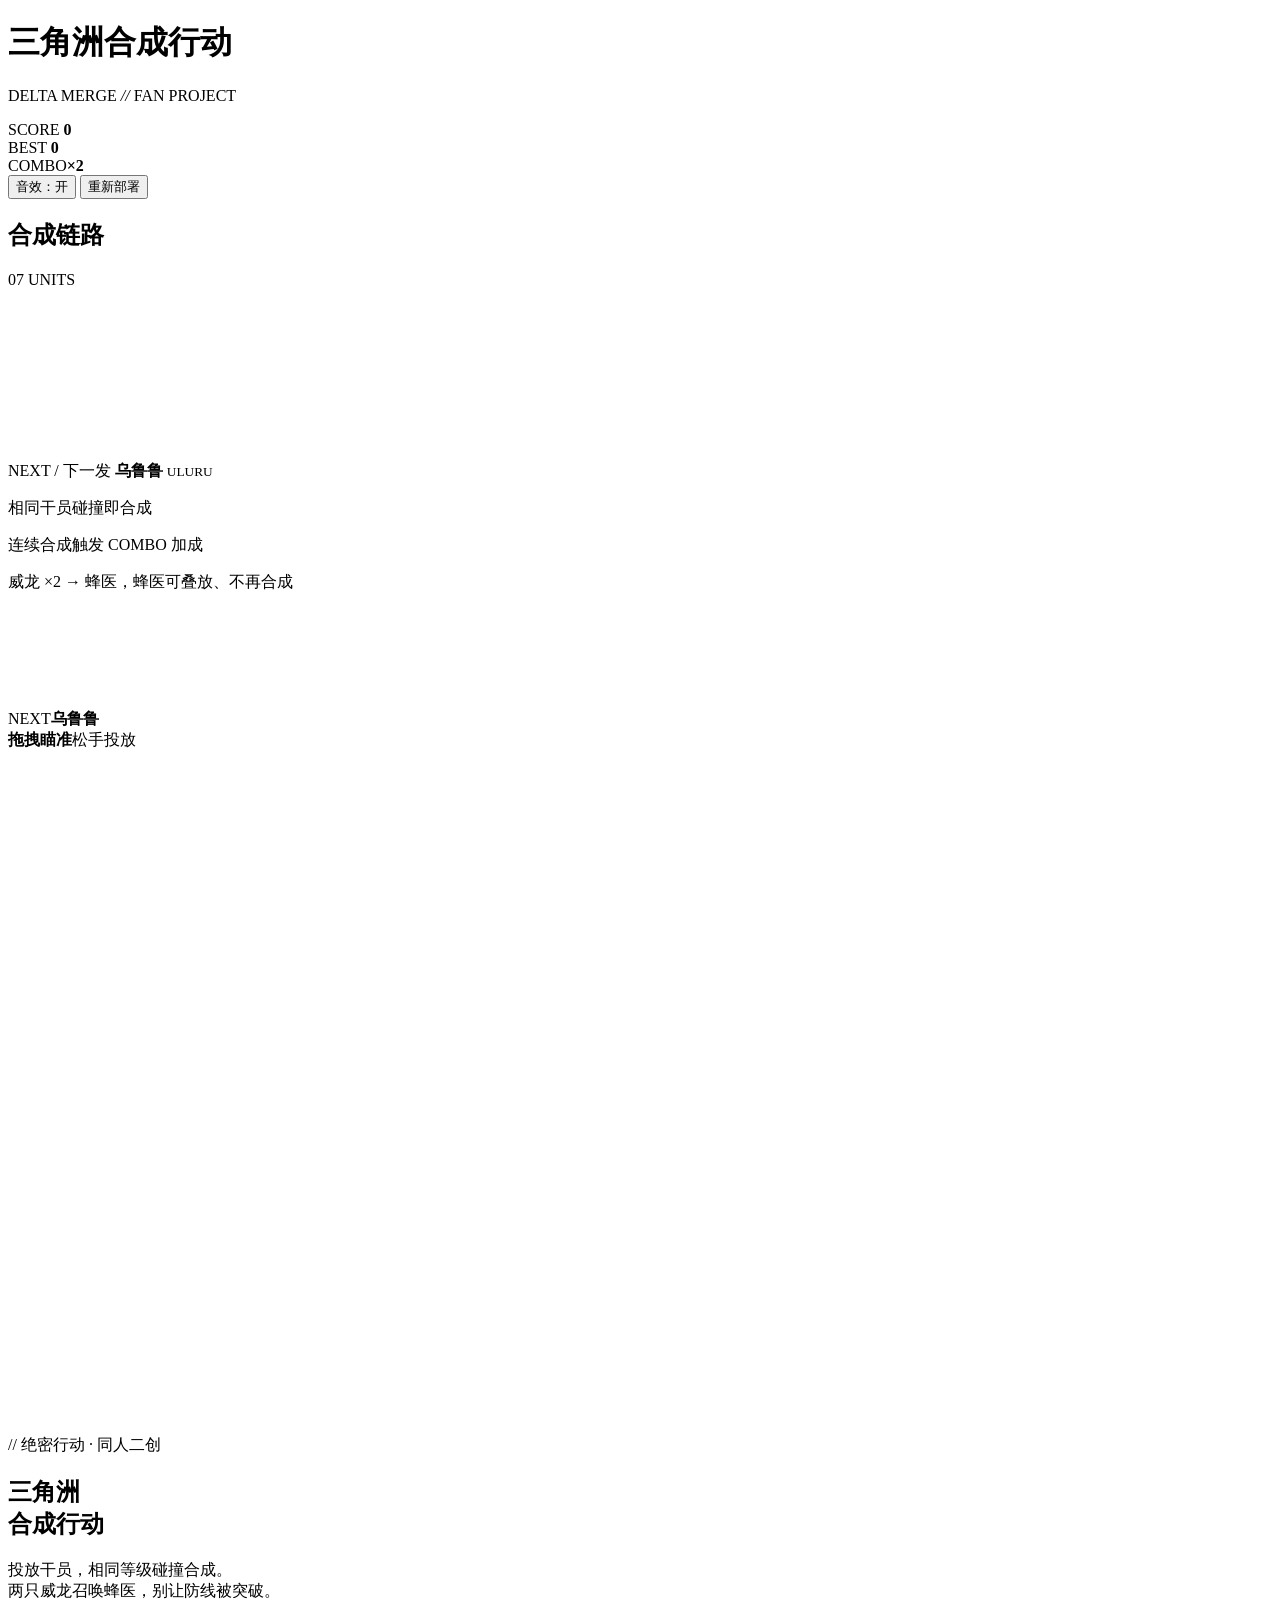
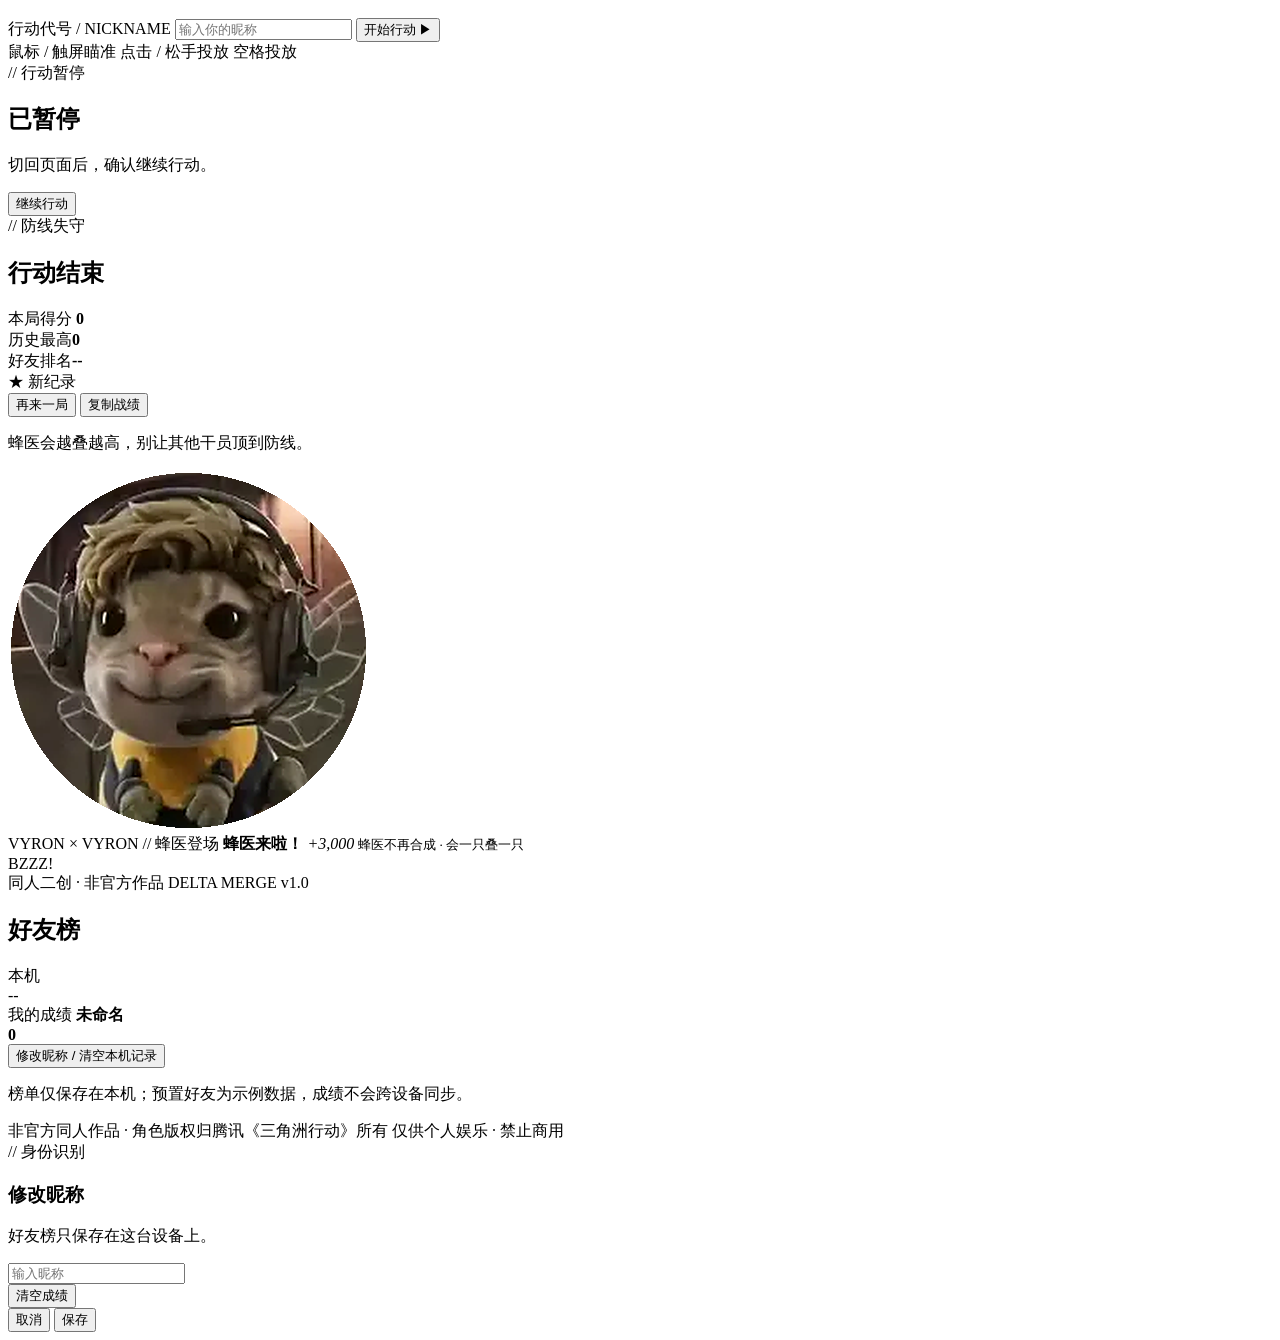
==== index.html @ ce913eb2 "add index.html" ====
<!DOCTYPE html>
<html lang="zh-CN">
<head>
<meta charset="UTF-8">
<meta name="viewport" content="width=device-width, initial-scale=1.0, maximum-scale=1.0, user-scalable=no">
<meta name="theme-color" content="#080b09">
<title>三角洲合成行动 · DELTA MERGE</title>
<link rel="stylesheet" href="styles.css">
</head>
<body>
<div class="app">
  <header class="topbar">
    <div class="brand">
      <div class="brand-mark" aria-hidden="true"><span></span></div>
      <div class="brand-text">
        <h1>三角洲合成行动</h1>
        <p>DELTA MERGE <i>//</i> FAN PROJECT</p>
      </div>
    </div>

    <div class="hud" aria-live="polite">
      <div class="hud-item score">
        <span>SCORE</span>
        <strong id="score">0</strong>
      </div>
      <div class="hud-item">
        <span>BEST</span>
        <strong id="best">0</strong>
      </div>
      <div class="combo-chip" id="comboChip"><span>COMBO</span><b>×2</b></div>
    </div>

    <div class="actions">
      <button class="icon-btn" id="soundBtn" type="button" aria-label="切换音效">音效：开</button>
      <button class="btn small ghost" id="restartBtn" type="button" aria-label="重新部署">重新部署</button>
    </div>
  </header>

  <main class="layout">
    <aside class="panel ladder-panel">
      <div class="panel-head">
        <h2>合成链路</h2>
        <span class="tag">07 UNITS</span>
      </div>
      <div class="ladder" id="ladder"></div>

      <div class="next-box">
        <canvas id="nextCanvas" width="168" height="168" aria-label="下一个干员"></canvas>
        <div class="next-meta">
          <span class="label">NEXT / 下一发</span>
          <strong id="nextName">乌鲁鲁</strong>
          <small id="nextCode">ULURU</small>
        </div>
      </div>

      <div class="tips">
        <p><i></i>相同干员碰撞即合成</p>
        <p><i></i>连续合成触发 COMBO 加成</p>
        <p><i></i>威龙 ×2 → 蜂医，蜂医可叠放、不再合成</p>
      </div>
    </aside>

    <section class="stage">
      <div class="stage-top">
        <div class="next-mini">
          <canvas id="nextCanvasMini" width="96" height="96" aria-hidden="true"></canvas>
          <div><span>NEXT</span><strong id="nextNameMini">乌鲁鲁</strong></div>
        </div>
        <div class="stage-hint"><b>拖拽瞄准</b><span>松手投放</span></div>
      </div>

      <div class="board-shell" id="boardShell">
        <canvas id="gameCanvas" width="460" height="680" aria-label="三角洲合成行动游戏区域"></canvas>

        <div class="overlay" id="startOverlay">
          <div class="start-card">
            <div class="kicker">// 绝密行动 · 同人二创</div>
            <h2>三角洲<br><span>合成行动</span></h2>
            <p>投放干员，相同等级碰撞合成。<br>两只威龙召唤蜂医，别让防线被突破。</p>
            <label class="name-field">
              <span>行动代号 / NICKNAME</span>
              <input id="playerName" maxlength="12" placeholder="输入你的昵称" autocomplete="off" spellcheck="false">
            </label>
            <button class="btn primary" id="startBtn" type="button">开始行动 <span class="play-tri">▶</span></button>
            <div class="start-meta">
              <span>鼠标 / 触屏瞄准</span>
              <span>点击 / 松手投放</span>
              <span>空格投放</span>
            </div>
          </div>
        </div>

        <div class="overlay hidden" id="pauseOverlay">
          <div class="start-card compact">
            <div class="kicker">// 行动暂停</div>
            <h2>已暂停</h2>
            <p>切回页面后，确认继续行动。</p>
            <button class="btn primary" id="resumeBtn" type="button">继续行动</button>
          </div>
        </div>

        <div class="overlay hidden" id="gameOverOverlay">
          <div class="over-card">
            <div class="kicker danger">// 防线失守</div>
            <h2>行动结束</h2>
            <div class="final-score">
              <span>本局得分</span>
              <strong id="finalScore">0</strong>
            </div>
            <div class="final-stats">
              <div><span>历史最高</span><b id="finalBest">0</b></div>
              <div><span>好友排名</span><b id="finalRank">--</b></div>
            </div>
            <div class="new-record hidden" id="newRecord">★ 新纪录</div>
            <div class="over-actions">
              <button class="btn primary" id="againBtn" type="button">再来一局</button>
              <button class="btn ghost" id="shareBtn" type="button">复制战绩</button>
            </div>
            <p class="over-note">蜂医会越叠越高，别让其他干员顶到防线。</p>
          </div>
        </div>

        <div class="meme-layer hidden" id="memeLayer" aria-hidden="true">
          <div class="meme-sunburst" aria-hidden="true"></div>
          <div class="meme-speedlines" aria-hidden="true"></div>
          <div class="meme-stamp">
            <div class="meme-portrait">
              <img id="memeImg" src="assets/characters/fengyi.png" alt="蜂医">
            </div>
            <div class="meme-copy">
              <span class="meme-kicker">VYRON × VYRON // 蜂医登场</span>
              <strong>蜂医来啦！</strong>
              <em id="memePoints">+3,000</em>
              <small>蜂医不再合成 · 会一只叠一只</small>
            </div>
          </div>
          <div class="meme-burst-text" aria-hidden="true">BZZZ!</div>
        </div>

        <div class="scanlines" aria-hidden="true"></div>
        <div class="corner tl" aria-hidden="true"></div>
        <div class="corner tr" aria-hidden="true"></div>
        <div class="corner bl" aria-hidden="true"></div>
        <div class="corner br" aria-hidden="true"></div>
      </div>

      <div class="stage-foot">
        <span>同人二创 · 非官方作品</span>
        <span>DELTA MERGE v1.0</span>
      </div>
    </section>

    <aside class="panel rank-panel">
      <div class="panel-head">
        <h2>好友榜</h2>
        <span class="tag local">本机</span>
      </div>
      <div class="rank-list" id="rankList"></div>

      <div class="my-card">
        <span class="my-rank" id="myRank">--</span>
        <div class="my-meta">
          <span>我的成绩</span>
          <strong id="myName">未命名</strong>
        </div>
        <b id="myScore">0</b>
      </div>

      <button class="text-btn" id="editNameBtn" type="button">修改昵称 / 清空本机记录</button>
      <p class="rank-note">榜单仅保存在本机；预置好友为示例数据，成绩不会跨设备同步。</p>
    </aside>
  </main>

  <footer class="footer">
    <span>非官方同人作品 · 角色版权归腾讯《三角洲行动》所有</span>
    <span>仅供个人娱乐 · 禁止商用</span>
  </footer>
</div>

<div class="modal hidden" id="nameModal" role="dialog" aria-modal="true" aria-labelledby="nameModalTitle">
  <div class="modal-card">
    <div class="kicker">// 身份识别</div>
    <h3 id="nameModalTitle">修改昵称</h3>
    <p>好友榜只保存在这台设备上。</p>
    <input id="modalNameInput" maxlength="12" placeholder="输入昵称" autocomplete="off" spellcheck="false">
    <div class="modal-actions">
      <button class="btn small danger-ghost" id="modalClearBtn" type="button">清空成绩</button>
      <div class="modal-right">
        <button class="btn small ghost" id="modalCancelBtn" type="button">取消</button>
        <button class="btn small primary" id="modalSaveBtn" type="button">保存</button>
      </div>
    </div>
  </div>
</div>

<div class="toast" id="toast" role="status"></div>

<script src="vendor/matter.min.js"></script>
<script src="js/leaderboard.js"></script>
<script src="js/game.js"></script>
</body>
</html>
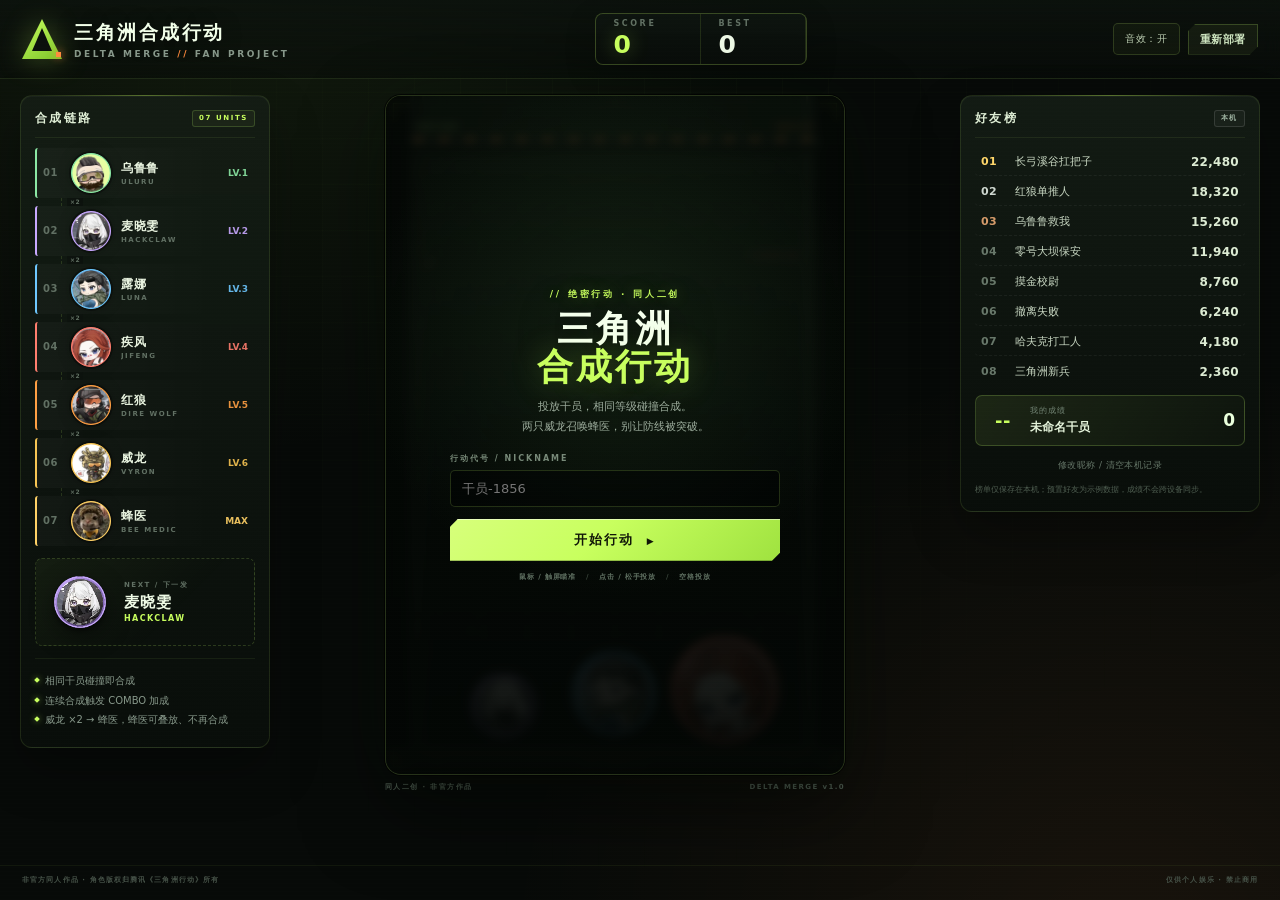
==== commit 89252d2e: "update index.html" ====
--- a/index.html
+++ b/index.html
@@ -197,6 +197,6 @@
 
 <script src="vendor/matter.min.js"></script>
 <script src="js/leaderboard.js"></script>
-<script src="js/game.js"></script>
+<script src="js/game.js?v=2"></script>
 </body>
 </html>
--- a/styles.css
+++ b/styles.css
@@ -0,0 +1,1392 @@
+:root {
+  --bg: #070a08;
+  --bg-2: #0b100c;
+  --panel: #101711;
+  --panel-2: #0b110d;
+  --line: rgba(196, 255, 110, 0.13);
+  --line-strong: rgba(196, 255, 110, 0.28);
+  --acid: #c8ff5e;
+  --acid-2: #91d93f;
+  --orange: #ff8a3d;
+  --red: #ff5656;
+  --cyan: #5fd8ff;
+  --text: #eaf3e4;
+  --muted: #87988a;
+  --muted-2: #617063;
+  --font-cn: "Microsoft YaHei", "PingFang SC", "Noto Sans SC", system-ui, sans-serif;
+  --font-num: "Bahnschrift", "DIN Alternate", "Arial Narrow", var(--font-cn);
+}
+
+* { box-sizing: border-box; }
+
+html {
+  min-height: 100%;
+  -webkit-text-size-adjust: 100%;
+  text-size-adjust: 100%;
+}
+
+body {
+  margin: 0;
+  min-height: 100vh;
+  min-height: 100svh;
+  background:
+    radial-gradient(circle at 18% -10%, rgba(130, 200, 70, 0.1), transparent 38%),
+    radial-gradient(circle at 88% 108%, rgba(255, 138, 61, 0.07), transparent 42%),
+    var(--bg);
+  color: var(--text);
+  font-family: var(--font-cn);
+  -webkit-font-smoothing: antialiased;
+  overflow-x: hidden;
+  overscroll-behavior-y: contain;
+}
+
+body::before {
+  content: "";
+  position: fixed;
+  inset: 0;
+  pointer-events: none;
+  background-image:
+    linear-gradient(rgba(196, 255, 110, 0.025) 1px, transparent 1px),
+    linear-gradient(90deg, rgba(196, 255, 110, 0.025) 1px, transparent 1px);
+  background-size: 46px 46px;
+  mask-image: radial-gradient(circle at 50% 20%, #000 0%, transparent 78%);
+  z-index: 0;
+}
+
+body::after {
+  content: "";
+  position: fixed;
+  inset: 0;
+  pointer-events: none;
+  background: repeating-linear-gradient(
+    0deg,
+    rgba(255, 255, 255, 0.014) 0,
+    rgba(255, 255, 255, 0.014) 1px,
+    transparent 1px,
+    transparent 4px
+  );
+  z-index: 100;
+  opacity: 0.5;
+}
+
+button, input { font: inherit; }
+button {
+  color: inherit;
+  touch-action: manipulation;
+  -webkit-tap-highlight-color: transparent;
+}
+.hidden { display: none !important; }
+
+.app {
+  position: relative;
+  z-index: 1;
+  min-height: 100vh;
+  min-height: 100svh;
+  display: flex;
+  flex-direction: column;
+}
+
+/* ---------------- topbar ---------------- */
+
+.topbar {
+  width: 100%;
+  max-width: 1340px;
+  margin: 0 auto;
+  padding: 13px 22px;
+  display: flex;
+  align-items: center;
+  justify-content: space-between;
+  gap: 18px;
+  border-bottom: 1px solid rgba(196, 255, 110, 0.1);
+  background: linear-gradient(180deg, rgba(12, 18, 13, 0.9), rgba(8, 12, 9, 0.55));
+  backdrop-filter: blur(10px);
+}
+
+.brand {
+  display: flex;
+  align-items: center;
+  gap: 12px;
+  min-width: 0;
+}
+
+.brand-mark {
+  position: relative;
+  width: 40px;
+  height: 40px;
+  flex: 0 0 auto;
+  filter: drop-shadow(0 0 14px rgba(200, 255, 94, 0.28));
+}
+
+.brand-mark::before {
+  content: "";
+  position: absolute;
+  inset: 0;
+  background: linear-gradient(145deg, var(--acid), #7cc229);
+  clip-path: polygon(50% 0, 100% 100%, 0 100%);
+}
+
+.brand-mark::after {
+  content: "";
+  position: absolute;
+  inset: 9px 10px 8px;
+  background: var(--bg-2);
+  clip-path: polygon(50% 0, 100% 100%, 0 100%);
+}
+
+.brand-mark span {
+  position: absolute;
+  width: 5px;
+  height: 5px;
+  right: 1px;
+  bottom: 2px;
+  background: var(--orange);
+  box-shadow: 0 0 8px var(--orange);
+  z-index: 2;
+}
+
+.brand-text h1 {
+  margin: 0;
+  font-size: 19px;
+  font-weight: 800;
+  letter-spacing: 2.5px;
+  white-space: nowrap;
+  color: #f2ffe9;
+  text-shadow: 0 2px 18px rgba(0, 0, 0, 0.6);
+}
+
+.brand-text p {
+  margin: 4px 0 0;
+  font: 600 9px/1 var(--font-num);
+  letter-spacing: 2.6px;
+  color: var(--muted);
+  white-space: nowrap;
+}
+
+.brand-text p i { color: var(--orange); font-style: normal; }
+
+.hud {
+  display: flex;
+  align-items: stretch;
+  gap: 1px;
+  border: 1px solid var(--line);
+  background: var(--line);
+  border-radius: 8px;
+  overflow: hidden;
+  box-shadow: 0 10px 30px rgba(0, 0, 0, 0.22);
+}
+
+.hud-item {
+  min-width: 104px;
+  padding: 6px 17px 7px;
+  background: linear-gradient(180deg, #0d140f, #090d0a);
+}
+
+.hud-item span {
+  display: block;
+  font: 600 8px/1 var(--font-num);
+  letter-spacing: 2.6px;
+  color: var(--muted-2);
+}
+
+.hud-item strong {
+  display: block;
+  margin-top: 4px;
+  font: 700 25px/1 var(--font-num);
+  font-variant-numeric: tabular-nums;
+  letter-spacing: 0.5px;
+  color: #eef9e6;
+}
+
+.hud-item.score strong {
+  color: var(--acid);
+  text-shadow: 0 0 20px rgba(200, 255, 94, 0.32);
+}
+
+.hud-item.score strong.pop { animation: scorePop 0.22s ease-out; }
+
+.combo-chip {
+  width: 0;
+  padding: 0;
+  overflow: hidden;
+  opacity: 0;
+  display: flex;
+  flex-direction: column;
+  justify-content: center;
+  align-items: center;
+  background: linear-gradient(135deg, #ff9d4d, #ff4d4d);
+  color: #1a0c04;
+  transition: opacity 0.18s, width 0.18s, padding 0.18s;
+}
+
+.combo-chip.active {
+  width: 86px;
+  padding: 0 10px;
+  opacity: 1;
+}
+
+.combo-chip span {
+  font: 800 8px/1 var(--font-num);
+  letter-spacing: 2px;
+  color: rgba(26, 12, 4, 0.66);
+}
+
+.combo-chip b {
+  font: 900 20px/1.1 var(--font-num);
+  letter-spacing: 0.5px;
+}
+
+.combo-chip.pop { animation: comboPop 0.3s cubic-bezier(0.2, 1.6, 0.4, 1); }
+
+.actions {
+  display: flex;
+  align-items: center;
+  gap: 8px;
+  flex: 0 0 auto;
+}
+
+/* ---------------- buttons ---------------- */
+
+.btn {
+  --btn-bg: #111a12;
+  --btn-fg: var(--text);
+  appearance: none;
+  border: 0;
+  background: var(--btn-bg);
+  color: var(--btn-fg);
+  padding: 10px 18px;
+  font-size: 12px;
+  font-weight: 700;
+  letter-spacing: 1px;
+  cursor: pointer;
+  clip-path: polygon(8px 0, 100% 0, 100% calc(100% - 8px), calc(100% - 8px) 100%, 0 100%, 0 8px);
+  transition: transform 0.15s, background 0.15s, box-shadow 0.15s, color 0.15s;
+  user-select: none;
+}
+
+.btn:hover { transform: translateY(-1px); }
+.btn:active { transform: translateY(1px); }
+
+.btn.primary {
+  background: linear-gradient(135deg, #d7ff7b, var(--acid) 45%, #9fe23f);
+  color: #101607;
+  box-shadow: 0 8px 26px rgba(160, 230, 62, 0.16), inset 0 1px rgba(255, 255, 255, 0.5);
+}
+
+.btn.primary:hover {
+  background: linear-gradient(135deg, #e4ffa8, #d2ff70 45%, #adf04c);
+  box-shadow: 0 10px 32px rgba(160, 230, 62, 0.24);
+}
+
+.btn.ghost {
+  background: rgba(196, 255, 110, 0.055);
+  color: #cfe6c1;
+  box-shadow: inset 0 0 0 1px rgba(196, 255, 110, 0.2);
+}
+
+.btn.ghost:hover { background: rgba(196, 255, 110, 0.1); }
+
+.btn.small { padding: 8px 12px; font-size: 11px; letter-spacing: 0.6px; }
+
+.btn.danger-ghost {
+  background: rgba(255, 86, 86, 0.06);
+  color: #ff9c9c;
+  box-shadow: inset 0 0 0 1px rgba(255, 86, 86, 0.2);
+}
+
+.icon-btn {
+  appearance: none;
+  border: 1px solid rgba(196, 255, 110, 0.16);
+  background: rgba(196, 255, 110, 0.04);
+  color: #b8c9ae;
+  border-radius: 5px;
+  padding: 8px 11px;
+  font-size: 10px;
+  letter-spacing: 0.6px;
+  cursor: pointer;
+  transition: background 0.15s, color 0.15s, border-color 0.15s;
+  white-space: nowrap;
+}
+
+.icon-btn:hover { background: rgba(196, 255, 110, 0.09); color: var(--text); border-color: var(--line-strong); }
+.icon-btn.muted { color: var(--muted-2); }
+
+/* ---------------- layout ---------------- */
+
+.layout {
+  width: 100%;
+  max-width: 1320px;
+  margin: 16px auto 0;
+  padding: 0 20px;
+  display: grid;
+  grid-template-columns: 250px minmax(0, 1fr) 300px;
+  gap: 16px;
+  align-items: start;
+  flex: 1;
+}
+
+/* ---------------- panels ---------------- */
+
+.panel {
+  position: relative;
+  padding: 14px;
+  border: 1px solid rgba(196, 255, 110, 0.11);
+  border-radius: 12px;
+  background:
+    linear-gradient(180deg, rgba(20, 29, 21, 0.92), rgba(9, 14, 10, 0.96)),
+    repeating-linear-gradient(0deg, transparent 0, transparent 3px, rgba(255, 255, 255, 0.012) 3px, rgba(255, 255, 255, 0.012) 4px);
+  box-shadow: 0 22px 50px rgba(0, 0, 0, 0.3), inset 0 1px rgba(255, 255, 255, 0.035);
+}
+
+.panel::after {
+  content: "";
+  position: absolute;
+  top: -1px;
+  left: 16px;
+  right: 16px;
+  height: 1px;
+  background: linear-gradient(90deg, transparent, rgba(200, 255, 94, 0.6), transparent);
+  opacity: 0.55;
+}
+
+.panel-head {
+  display: flex;
+  align-items: center;
+  justify-content: space-between;
+  gap: 8px;
+  padding-bottom: 10px;
+  margin-bottom: 10px;
+  border-bottom: 1px solid rgba(196, 255, 110, 0.08);
+}
+
+.panel-head h2 {
+  margin: 0;
+  font-size: 12px;
+  font-weight: 800;
+  letter-spacing: 2.4px;
+  color: #dfeed5;
+}
+
+.tag {
+  font: 700 7px/1 var(--font-num);
+  letter-spacing: 1.6px;
+  color: var(--acid);
+  padding: 4px 6px;
+  border: 1px solid rgba(196, 255, 110, 0.18);
+  border-radius: 3px;
+  background: rgba(196, 255, 110, 0.045);
+}
+
+.tag.local { color: #9fb4a2; border-color: rgba(255, 255, 255, 0.12); background: rgba(255, 255, 255, 0.03); }
+
+/* ---------------- ladder ---------------- */
+
+.ladder { display: flex; flex-direction: column; }
+
+.ladder-item {
+  display: grid;
+  grid-template-columns: 20px 42px minmax(0, 1fr) auto;
+  gap: 8px;
+  align-items: center;
+  padding: 5px 5px 5px 6px;
+  border-left: 2px solid var(--c, var(--acid));
+  border-radius: 3px;
+  background: linear-gradient(90deg, rgba(255, 255, 255, 0.026), transparent 82%);
+  transition: background 0.15s, transform 0.15s;
+}
+
+.ladder-item:hover { background: rgba(196, 255, 110, 0.06); transform: translateX(2px); }
+
+.ladder-index {
+  font: 700 10px/1 var(--font-num);
+  color: var(--muted-2);
+  letter-spacing: 0.5px;
+}
+
+.ladder-avatar {
+  position: relative;
+  width: 40px;
+  height: 40px;
+  border-radius: 50%;
+  border: 1px solid var(--c, var(--acid));
+  background: radial-gradient(circle at 35% 30%, rgba(255, 255, 255, 0.22), transparent 46%), var(--c, #446);
+  background-size: cover;
+  background-position: center;
+  display: flex;
+  align-items: center;
+  justify-content: center;
+  font-size: 15px;
+  font-weight: 900;
+  color: #10140d;
+  overflow: hidden;
+  box-shadow: 0 0 0 2px rgba(0, 0, 0, 0.32), 0 0 14px rgba(0, 0, 0, 0.25);
+}
+
+.ladder-avatar.has-img { color: transparent; text-shadow: none; }
+
+.ladder-meta { min-width: 0; }
+.ladder-meta strong {
+  display: block;
+  font-size: 12px;
+  font-weight: 700;
+  letter-spacing: 0.5px;
+  color: #e8f3df;
+  white-space: nowrap;
+  overflow: hidden;
+  text-overflow: ellipsis;
+}
+.ladder-meta small {
+  display: block;
+  margin-top: 2px;
+  font: 600 7px/1 var(--font-num);
+  letter-spacing: 1.5px;
+  color: var(--muted-2);
+  white-space: nowrap;
+  overflow: hidden;
+  text-overflow: ellipsis;
+}
+
+.ladder-lv {
+  font: 700 9px/1 var(--font-num);
+  color: var(--c, var(--acid));
+  opacity: 0.9;
+  padding-right: 2px;
+}
+
+.ladder-sep {
+  position: relative;
+  height: 8px;
+  margin-left: 26px;
+  border-left: 1px dashed rgba(196, 255, 110, 0.14);
+}
+
+.ladder-sep span {
+  position: absolute;
+  left: 5px;
+  top: 50%;
+  transform: translateY(-50%);
+  font: 700 6px/1 var(--font-num);
+  letter-spacing: 0.5px;
+  color: var(--muted-2);
+  background: #0d130e;
+  padding: 1px 3px;
+}
+
+.next-box {
+  margin-top: 12px;
+  display: flex;
+  align-items: center;
+  gap: 10px;
+  padding: 9px 10px;
+  border: 1px dashed rgba(196, 255, 110, 0.18);
+  border-radius: 7px;
+  background: linear-gradient(135deg, rgba(196, 255, 110, 0.05), transparent 65%);
+}
+
+.next-box canvas {
+  width: 68px;
+  height: 68px;
+  flex: 0 0 auto;
+  filter: drop-shadow(0 8px 12px rgba(0, 0, 0, 0.35));
+}
+
+.next-meta { display: flex; flex-direction: column; min-width: 0; }
+.next-meta .label { font: 600 7px/1 var(--font-num); letter-spacing: 1.5px; color: var(--muted-2); }
+.next-meta strong { margin-top: 4px; font-size: 15px; font-weight: 800; letter-spacing: 1px; color: #effbe6; }
+.next-meta small { margin-top: 3px; font: 600 8px/1 var(--font-num); letter-spacing: 1.4px; color: var(--acid); }
+
+.tips {
+  margin-top: 12px;
+  padding-top: 10px;
+  border-top: 1px solid rgba(196, 255, 110, 0.07);
+}
+
+.tips p {
+  display: flex;
+  align-items: flex-start;
+  gap: 6px;
+  margin: 5px 0;
+  font-size: 10px;
+  line-height: 1.45;
+  color: var(--muted);
+}
+
+.tips i {
+  width: 4px;
+  height: 4px;
+  margin-top: 4px;
+  flex: 0 0 auto;
+  background: var(--acid);
+  transform: rotate(45deg);
+  box-shadow: 0 0 6px rgba(200, 255, 94, 0.5);
+}
+
+/* ---------------- stage ---------------- */
+
+.stage {
+  display: flex;
+  flex-direction: column;
+  align-items: center;
+  min-width: 0;
+}
+
+.stage-top { display: none; }
+
+.board-shell {
+  position: relative;
+  width: min(100%, 460px, calc((100vh - 172px) * 0.6765));
+  width: min(100%, 460px, calc((100svh - 172px) * 0.6765));
+  aspect-ratio: 460 / 680;
+  border-radius: 16px;
+  border: 1px solid rgba(196, 255, 110, 0.16);
+  background: #070b08;
+  overflow: hidden;
+  box-shadow:
+    0 0 0 1px rgba(0, 0, 0, 0.7),
+    0 34px 80px rgba(0, 0, 0, 0.5),
+    0 0 70px rgba(120, 220, 80, 0.04);
+  isolation: isolate;
+}
+
+#gameCanvas {
+  display: block;
+  width: 100%;
+  height: 100%;
+  touch-action: none;
+  cursor: crosshair;
+  user-select: none;
+  -webkit-user-select: none;
+}
+
+.scanlines {
+  position: absolute;
+  inset: 0;
+  z-index: 2;
+  pointer-events: none;
+  background: repeating-linear-gradient(
+    0deg,
+    rgba(255, 255, 255, 0.022) 0,
+    rgba(255, 255, 255, 0.022) 1px,
+    transparent 1px,
+    transparent 3px
+  );
+  mix-blend-mode: soft-light;
+  opacity: 0.6;
+}
+
+.corner {
+  position: absolute;
+  z-index: 4;
+  width: 17px;
+  height: 17px;
+  pointer-events: none;
+  opacity: 0.7;
+  border-color: rgba(200, 255, 94, 0.8);
+  border-style: solid;
+  border-width: 0;
+}
+.corner.tl { top: 7px; left: 7px; border-top-width: 1px; border-left-width: 1px; }
+.corner.tr { top: 7px; right: 7px; border-top-width: 1px; border-right-width: 1px; }
+.corner.bl { bottom: 7px; left: 7px; border-bottom-width: 1px; border-left-width: 1px; }
+.corner.br { bottom: 7px; right: 7px; border-bottom-width: 1px; border-right-width: 1px; }
+
+/* ---------------- VYRON × VYRON meme ---------------- */
+
+.meme-layer {
+  position: absolute;
+  inset: 0;
+  z-index: 6;
+  display: flex;
+  align-items: center;
+  justify-content: center;
+  overflow: hidden;
+  pointer-events: none;
+  background:
+    radial-gradient(circle at 50% 40%, rgba(255, 209, 102, 0.16), transparent 46%),
+    linear-gradient(160deg, rgba(4, 8, 5, 0.93), rgba(22, 16, 5, 0.94));
+  backdrop-filter: blur(3px);
+}
+
+.meme-layer::before {
+  content: "";
+  position: absolute;
+  inset: 0;
+  background: repeating-linear-gradient(
+    0deg,
+    rgba(255, 236, 180, 0.035) 0,
+    rgba(255, 236, 180, 0.035) 1px,
+    transparent 1px,
+    transparent 4px
+  );
+  opacity: 0.7;
+}
+
+.meme-layer::after {
+  content: "";
+  position: absolute;
+  inset: 0;
+  background: #fff4c4;
+  opacity: 0;
+}
+
+.meme-layer.show::after {
+  animation: memeFlash 0.6s ease-out both;
+}
+
+.meme-sunburst {
+  position: absolute;
+  inset: -45%;
+  background: repeating-conic-gradient(
+    from 0deg at 50% 50%,
+    rgba(255, 209, 102, 0.13) 0deg 7deg,
+    transparent 7deg 22deg
+  );
+  opacity: 0.75;
+  animation: memeSpin 12s linear infinite;
+}
+
+.meme-speedlines {
+  position: absolute;
+  inset: -20%;
+  background: repeating-conic-gradient(
+    from 4deg at 50% 50%,
+    rgba(255, 236, 180, 0.12) 0deg 1px,
+    transparent 1px 10deg
+  );
+  mask-image: radial-gradient(circle at 50% 50%, transparent 0 25%, #000 58%, transparent 100%);
+  opacity: 0.7;
+  animation: memeSpin 7s linear infinite reverse;
+}
+
+.meme-stamp {
+  position: relative;
+  z-index: 2;
+  display: flex;
+  align-items: center;
+  gap: 16px;
+  width: min(92%, 410px);
+  padding: 16px;
+  border: 2px solid rgba(255, 209, 102, 0.9);
+  background:
+    linear-gradient(135deg, rgba(33, 28, 10, 0.97), rgba(9, 12, 8, 0.98));
+  box-shadow:
+    0 24px 80px rgba(0, 0, 0, 0.72),
+    0 0 42px rgba(255, 209, 102, 0.18),
+    inset 0 0 0 1px rgba(255, 255, 255, 0.06);
+  clip-path: polygon(15px 0, 100% 0, 100% calc(100% - 15px), calc(100% - 15px) 100%, 0 100%, 0 15px);
+  transform: rotate(-1.5deg);
+}
+
+.meme-layer.show .meme-stamp {
+  animation: memeStampIn 0.58s cubic-bezier(0.18, 1.55, 0.35, 1) both;
+}
+
+.meme-portrait {
+  flex: 0 0 auto;
+  width: 140px;
+  height: 140px;
+  border-radius: 50%;
+  overflow: hidden;
+  border: 3px solid #ffd166;
+  background: #161309;
+  box-shadow:
+    0 0 0 5px rgba(255, 209, 102, 0.12),
+    0 12px 30px rgba(0, 0, 0, 0.55);
+}
+
+.meme-portrait img {
+  display: block;
+  width: 100%;
+  height: 100%;
+  object-fit: cover;
+  filter: saturate(1.08) contrast(1.06);
+}
+
+.meme-copy {
+  display: flex;
+  flex-direction: column;
+  min-width: 0;
+}
+
+.meme-kicker {
+  font: 700 8px/1.45 var(--font-num);
+  letter-spacing: 1.7px;
+  color: #ffcf6a;
+  white-space: nowrap;
+}
+
+.meme-copy strong {
+  margin-top: 5px;
+  font-size: 30px;
+  line-height: 1;
+  letter-spacing: 2px;
+  color: #fff2c4;
+  text-shadow:
+    0 0 28px rgba(255, 209, 102, 0.26),
+    3px 3px 0 rgba(112, 66, 0, 0.55);
+  white-space: nowrap;
+}
+
+.meme-copy em {
+  margin-top: 8px;
+  font: 800 18px/1 var(--font-num);
+  font-style: normal;
+  letter-spacing: 0.5px;
+  color: #ffd166;
+}
+
+.meme-copy small {
+  margin-top: 9px;
+  font-size: 9px;
+  line-height: 1.5;
+  letter-spacing: 0.4px;
+  color: #a4997d;
+}
+
+.meme-burst-text {
+  position: absolute;
+  top: 8%;
+  right: 6%;
+  z-index: 3;
+  font: 900 52px/0.9 var(--font-num);
+  letter-spacing: 2px;
+  color: #ffd166;
+  text-shadow:
+    0 0 32px rgba(255, 209, 102, 0.42),
+    4px 4px 0 rgba(77, 35, 0, 0.8);
+  transform: rotate(-8deg);
+  opacity: 0.96;
+}
+
+.meme-layer.show .meme-burst-text {
+  animation: memeBurst 0.72s cubic-bezier(0.18, 1.6, 0.3, 1) 0.08s both;
+}
+
+.stage-foot {
+  width: min(100%, 460px);
+  margin-top: 8px;
+  display: flex;
+  justify-content: space-between;
+  gap: 10px;
+  font: 600 7px/1.4 var(--font-num);
+  letter-spacing: 1.4px;
+  color: #4e5d51;
+}
+
+/* ---------------- overlays ---------------- */
+
+.overlay {
+  position: absolute;
+  inset: 0;
+  z-index: 8;
+  display: flex;
+  align-items: center;
+  justify-content: center;
+  padding: 22px;
+  background:
+    radial-gradient(circle at 50% 36%, rgba(34, 56, 32, 0.42), transparent 52%),
+    linear-gradient(180deg, rgba(4, 8, 5, 0.74), rgba(3, 6, 4, 0.93));
+  backdrop-filter: blur(5px);
+  animation: overlayIn 0.25s ease-out;
+  overflow-y: auto;
+  overscroll-behavior: contain;
+}
+
+.start-card, .over-card {
+  width: 100%;
+  max-width: 330px;
+  margin: auto;
+  text-align: center;
+}
+
+.start-card.compact { max-width: 280px; }
+
+.kicker {
+  font: 700 9px/1.4 var(--font-num);
+  letter-spacing: 2.8px;
+  color: var(--acid);
+  margin-bottom: 10px;
+  text-shadow: 0 0 16px rgba(200, 255, 94, 0.25);
+}
+
+.kicker.danger { color: #ff8181; text-shadow: 0 0 16px rgba(255, 86, 86, 0.3); }
+
+.start-card h2, .over-card h2 {
+  margin: 0 0 12px;
+  font-size: 36px;
+  line-height: 1.04;
+  letter-spacing: 3px;
+  font-weight: 900;
+  color: #f4ffec;
+  text-shadow: 0 6px 40px rgba(0, 0, 0, 0.7);
+}
+
+.start-card h2 span { color: var(--acid); text-shadow: 0 0 32px rgba(200, 255, 94, 0.28); }
+
+.start-card p, .over-card p {
+  margin: 0;
+  font-size: 11px;
+  line-height: 1.8;
+  color: #9cac9c;
+}
+
+.name-field { display: block; text-align: left; margin: 18px 0 12px; }
+.name-field span {
+  display: block;
+  font: 600 8px/1 var(--font-num);
+  letter-spacing: 2px;
+  color: #788a79;
+}
+
+.name-field input {
+  width: 100%;
+  margin-top: 7px;
+  padding: 10px 11px;
+  border: 1px solid rgba(196, 255, 110, 0.17);
+  border-radius: 5px;
+  background: rgba(0, 0, 0, 0.42);
+  color: var(--text);
+  font-size: 13px;
+  outline: none;
+  transition: border-color 0.15s, box-shadow 0.15s;
+}
+
+.name-field input:focus, .modal-card input:focus {
+  border-color: rgba(200, 255, 94, 0.65);
+  box-shadow: 0 0 0 3px rgba(200, 255, 94, 0.08);
+}
+
+.start-card .btn.primary { width: 100%; padding: 12px 18px; font-size: 13px; letter-spacing: 2px; }
+
+.play-tri { font-size: 9px; margin-left: 6px; }
+
+.start-meta {
+  display: flex;
+  justify-content: center;
+  flex-wrap: wrap;
+  gap: 5px 10px;
+  margin-top: 12px;
+  font: 600 7px/1.4 var(--font-num);
+  letter-spacing: 0.8px;
+  color: #5f7061;
+}
+
+.start-meta span { position: relative; }
+.start-meta span + span::before {
+  content: "/";
+  margin-right: 10px;
+  color: #39453b;
+}
+
+.final-score {
+  margin: 16px 0 12px;
+  padding: 12px 0 14px;
+  border-top: 1px solid rgba(196, 255, 110, 0.1);
+  border-bottom: 1px solid rgba(196, 255, 110, 0.1);
+}
+
+.final-score span {
+  display: block;
+  font: 600 8px/1 var(--font-num);
+  letter-spacing: 2.4px;
+  color: #7d907e;
+}
+
+.final-score strong {
+  display: block;
+  margin-top: 7px;
+  font: 800 52px/0.95 var(--font-num);
+  font-variant-numeric: tabular-nums;
+  letter-spacing: 1px;
+  color: var(--acid);
+  text-shadow: 0 0 42px rgba(200, 255, 94, 0.26);
+}
+
+.final-stats {
+  display: grid;
+  grid-template-columns: 1fr 1fr;
+  gap: 1px;
+  background: rgba(196, 255, 110, 0.1);
+  border: 1px solid rgba(196, 255, 110, 0.1);
+  border-radius: 4px;
+  overflow: hidden;
+}
+
+.final-stats div { padding: 9px 6px; background: rgba(5, 9, 6, 0.7); }
+.final-stats span { display: block; font-size: 8px; letter-spacing: 1px; color: #718173; }
+.final-stats b { display: block; margin-top: 4px; font: 700 18px/1 var(--font-num); color: #e6f5db; }
+
+.new-record {
+  margin-top: 10px;
+  font: 800 10px/1 var(--font-num);
+  letter-spacing: 2.4px;
+  color: var(--orange);
+  animation: recordBlink 1s steps(2, end) infinite;
+}
+
+.over-actions {
+  display: grid;
+  grid-template-columns: 1.2fr 1fr;
+  gap: 8px;
+  margin-top: 16px;
+}
+
+.over-note { margin-top: 10px !important; font-size: 9px !important; color: #68796a !important; }
+
+/* ---------------- rank panel ---------------- */
+
+.rank-list { display: flex; flex-direction: column; gap: 2px; }
+
+.rank-row {
+  display: grid;
+  grid-template-columns: 26px minmax(0, 1fr) auto;
+  gap: 8px;
+  align-items: center;
+  padding: 6px 6px;
+  border-bottom: 1px dashed rgba(255, 255, 255, 0.05);
+  border-radius: 4px;
+  font-size: 11px;
+}
+
+.rank-row:last-child { border-bottom: 0; }
+.rank-row.is-player {
+  background: linear-gradient(90deg, rgba(196, 255, 110, 0.1), rgba(196, 255, 110, 0.025));
+  border: 1px solid rgba(196, 255, 110, 0.18);
+  border-bottom-style: solid;
+}
+
+.rank-no {
+  font: 700 11px/1 var(--font-num);
+  color: #68786a;
+  letter-spacing: 0.3px;
+}
+
+.rank-row:nth-child(1) .rank-no { color: #ffd76a; }
+.rank-row:nth-child(2) .rank-no { color: #cfd8d0; }
+.rank-row:nth-child(3) .rank-no { color: #d59b6a; }
+
+.rank-name {
+  display: flex;
+  align-items: center;
+  gap: 5px;
+  min-width: 0;
+  color: #c8d7c2;
+  white-space: nowrap;
+  overflow: hidden;
+  text-overflow: ellipsis;
+}
+
+.rank-name em {
+  flex: 0 0 auto;
+  font-style: normal;
+  font-size: 7px;
+  letter-spacing: 0.5px;
+  color: #122006;
+  background: var(--acid);
+  border-radius: 2px;
+  padding: 2px 4px;
+}
+
+.rank-score {
+  font: 700 12px/1 var(--font-num);
+  font-variant-numeric: tabular-nums;
+  color: #dcebd3;
+  letter-spacing: 0.3px;
+}
+
+.rank-row.is-player .rank-score { color: var(--acid); }
+
+.my-card {
+  display: flex;
+  align-items: center;
+  gap: 9px;
+  margin-top: 10px;
+  padding: 9px;
+  border: 1px solid rgba(196, 255, 110, 0.2);
+  border-radius: 7px;
+  background: linear-gradient(120deg, rgba(196, 255, 110, 0.09), rgba(196, 255, 110, 0.02));
+}
+
+.my-rank {
+  min-width: 36px;
+  text-align: center;
+  font: 800 18px/1 var(--font-num);
+  color: var(--acid);
+  letter-spacing: 0.5px;
+}
+
+.my-meta { min-width: 0; flex: 1; }
+.my-meta span { display: block; font-size: 8px; letter-spacing: 1px; color: #738575; }
+.my-meta strong {
+  display: block;
+  margin-top: 3px;
+  font-size: 12px;
+  color: #e4f3da;
+  white-space: nowrap;
+  overflow: hidden;
+  text-overflow: ellipsis;
+}
+
+.my-card > b {
+  font: 700 17px/1 var(--font-num);
+  font-variant-numeric: tabular-nums;
+  color: #eaffdc;
+}
+
+.text-btn {
+  display: block;
+  width: 100%;
+  margin-top: 8px;
+  padding: 5px;
+  border: 0;
+  background: none;
+  color: #647567;
+  font-size: 9px;
+  letter-spacing: 0.4px;
+  cursor: pointer;
+  transition: color 0.15s;
+}
+.text-btn:hover { color: #a8bd9d; }
+
+.rank-note {
+  margin: 7px 0 0;
+  font-size: 8px;
+  line-height: 1.6;
+  color: #4f5e51;
+}
+
+/* ---------------- footer ---------------- */
+
+.footer {
+  width: 100%;
+  max-width: 1320px;
+  margin: 14px auto 0;
+  padding: 10px 22px 14px;
+  display: flex;
+  justify-content: space-between;
+  gap: 10px;
+  font: 600 7px/1.4 var(--font-num);
+  letter-spacing: 1.1px;
+  color: #465248;
+  border-top: 1px solid rgba(196, 255, 110, 0.06);
+}
+
+/* ---------------- modal / toast ---------------- */
+
+.modal {
+  position: fixed;
+  inset: 0;
+  z-index: 120;
+  display: flex;
+  align-items: center;
+  justify-content: center;
+  padding: 20px;
+  background: rgba(2, 5, 3, 0.72);
+  backdrop-filter: blur(7px);
+  animation: overlayIn 0.2s ease-out;
+}
+
+.modal-card {
+  width: min(100%, 360px);
+  padding: 20px;
+  border: 1px solid rgba(196, 255, 110, 0.2);
+  border-radius: 10px;
+  background: linear-gradient(160deg, #141d15, #090e0a);
+  box-shadow: 0 30px 90px rgba(0, 0, 0, 0.7), inset 0 1px rgba(255, 255, 255, 0.05);
+}
+
+.modal-card h3 { margin: 0 0 6px; font-size: 18px; letter-spacing: 1px; }
+.modal-card p { margin: 0 0 14px; font-size: 10px; color: var(--muted); }
+
+.modal-card input {
+  width: 100%;
+  padding: 10px 11px;
+  border: 1px solid rgba(196, 255, 110, 0.17);
+  border-radius: 5px;
+  background: rgba(0, 0, 0, 0.4);
+  color: var(--text);
+  font-size: 13px;
+  outline: none;
+}
+
+.modal-actions {
+  display: flex;
+  align-items: center;
+  justify-content: space-between;
+  gap: 8px;
+  margin-top: 14px;
+}
+
+.modal-right { display: flex; gap: 6px; }
+
+.toast {
+  position: fixed;
+  left: 50%;
+  bottom: 26px;
+  z-index: 200;
+  transform: translate(-50%, 14px);
+  opacity: 0;
+  pointer-events: none;
+  padding: 9px 16px;
+  border: 1px solid rgba(196, 255, 110, 0.25);
+  border-radius: 4px;
+  background: rgba(10, 16, 11, 0.94);
+  color: #dff2d3;
+  font-size: 11px;
+  letter-spacing: 0.5px;
+  box-shadow: 0 14px 40px rgba(0, 0, 0, 0.5);
+  transition: opacity 0.2s, transform 0.2s;
+  white-space: nowrap;
+}
+
+.toast.show { opacity: 1; transform: translate(-50%, 0); }
+
+/* ---------------- responsive ---------------- */
+
+@media (max-width: 1120px) {
+  .layout { grid-template-columns: 220px minmax(0, 1fr) 270px; gap: 12px; padding: 0 14px; }
+  .hud-item { min-width: 88px; padding-left: 12px; padding-right: 12px; }
+  .brand-text h1 { font-size: 17px; letter-spacing: 1.6px; }
+}
+
+@media (max-width: 980px) {
+  .layout { grid-template-columns: minmax(0, 1fr) 280px; }
+  .ladder-panel { display: none; }
+  .board-shell {
+    width: min(100%, 460px, calc((100vh - 172px) * 0.6765));
+    width: min(100%, 460px, calc((100svh - 172px) * 0.6765));
+  }
+  .stage { gap: 7px; }
+  .stage-top {
+    display: flex;
+    align-items: center;
+    justify-content: space-between;
+    width: min(100%, 460px);
+    padding: 0 3px;
+  }
+  .next-mini { display: flex; align-items: center; gap: 8px; }
+  .next-mini canvas {
+    width: 52px;
+    height: 52px;
+    filter: drop-shadow(0 5px 8px rgba(0, 0, 0, 0.4));
+  }
+  .next-mini span {
+    display: block;
+    font: 600 7px/1 var(--font-num);
+    letter-spacing: 1.5px;
+    color: #667769;
+  }
+  .next-mini strong {
+    display: block;
+    margin-top: 3px;
+    font-size: 12px;
+    color: #dfeed6;
+  }
+  .stage-hint {
+    text-align: right;
+    font-size: 8px;
+    color: #56665a;
+    line-height: 1.5;
+  }
+  .stage-hint b { display: block; font-size: 9px; color: #9aac94; font-weight: 600; }
+
+  .meme-stamp {
+    width: 94%;
+    gap: 12px;
+    padding: 13px;
+  }
+  .meme-portrait { width: 112px; height: 112px; }
+  .meme-kicker { font-size: 7px; letter-spacing: 1.2px; }
+  .meme-copy strong { font-size: 25px; letter-spacing: 1px; }
+  .meme-copy em { margin-top: 6px; font-size: 15px; }
+  .meme-copy small { margin-top: 6px; font-size: 8px; }
+  .meme-burst-text { top: 5%; right: 5%; font-size: 40px; }
+}
+
+@media (max-width: 760px) {
+  .topbar { padding: 9px 12px; gap: 8px; }
+  .brand { gap: 8px; }
+  .brand-mark { width: 30px; height: 30px; }
+  .brand-mark::after { inset: 7px 8px 6px; }
+  .brand-text h1 { font-size: 13px; letter-spacing: 0.8px; }
+  .brand-text p { display: none; }
+  .hud { border-radius: 6px; }
+  .hud-item { min-width: 61px; padding: 4px 8px 5px; }
+  .hud-item span { font-size: 6px; letter-spacing: 1.4px; }
+  .hud-item strong { font-size: 17px; margin-top: 3px; }
+  .combo-chip.active { width: 62px; padding: 0 6px; }
+  .combo-chip b { font-size: 14px; }
+  .combo-chip span { font-size: 6px; letter-spacing: 1px; }
+  .actions { gap: 5px; }
+  .actions .btn {
+    display: block;
+    padding: 7px 8px;
+    font-size: 0;
+    letter-spacing: 0;
+    line-height: 1;
+  }
+  .actions .btn::after {
+    content: "↻";
+    font-size: 14px;
+    font-weight: 800;
+    line-height: 1;
+  }
+  .icon-btn { padding: 7px 8px; font-size: 9px; }
+
+  .layout {
+    grid-template-columns: minmax(0, 1fr);
+    margin-top: 9px;
+    padding: 0 9px;
+    gap: 10px;
+  }
+
+  .stage { gap: 7px; }
+  .stage-top {
+    display: flex;
+    align-items: center;
+    justify-content: space-between;
+    width: min(100%, 460px);
+    padding: 0 3px;
+  }
+  .next-mini { display: flex; align-items: center; gap: 6px; }
+  .next-mini canvas { width: 42px; height: 42px; filter: drop-shadow(0 4px 6px rgba(0, 0, 0, 0.4)); }
+  .next-mini span { display: block; font: 600 6px/1 var(--font-num); letter-spacing: 1.4px; color: #667769; }
+  .next-mini strong { display: block; margin-top: 3px; font-size: 11px; color: #dfeed6; }
+  .stage-hint { text-align: right; font-size: 8px; color: #56665a; line-height: 1.5; }
+  .stage-hint b { display: block; font-size: 9px; color: #9aac94; font-weight: 600; }
+
+  .board-shell {
+    width: min(100%, 460px, calc((100vh - 156px) * 0.6765));
+    width: min(100%, 460px, calc((100svh - 156px) * 0.6765));
+    border-radius: 12px;
+  }
+  .overlay { padding: 14px; }
+  .start-card h2 { font-size: 30px; letter-spacing: 2px; }
+  .start-card p { font-size: 10px; }
+  .start-card .btn.primary { padding: 10px 12px; }
+  .final-score strong { font-size: 44px; }
+  .stage-foot { font-size: 6px; padding: 0 4px; }
+
+  .meme-stamp {
+    width: 94%;
+    gap: 12px;
+    padding: 13px;
+  }
+  .meme-portrait { width: 104px; height: 104px; border-width: 2px; }
+  .meme-kicker { font-size: 7px; letter-spacing: 1.2px; }
+  .meme-copy strong { font-size: 25px; letter-spacing: 1px; }
+  .meme-copy em { margin-top: 6px; font-size: 15px; }
+  .meme-copy small { margin-top: 6px; font-size: 8px; }
+  .meme-burst-text { top: 5%; right: 5%; font-size: 38px; }
+
+  .rank-panel { padding: 12px; }
+  .footer { flex-direction: column; align-items: center; text-align: center; padding-bottom: 18px; }
+}
+
+@media (max-width: 400px) {
+  .brand-text h1 { font-size: 12px; }
+  .brand-mark { width: 26px; height: 26px; }
+  .brand-mark::after { inset: 6px 7px 5px; }
+  .hud-item { min-width: 55px; padding-left: 6px; padding-right: 6px; }
+  .hud-item strong { font-size: 15px; }
+  .icon-btn { font-size: 8px; padding: 6px; }
+  .meme-portrait { width: 92px; height: 92px; }
+  .meme-copy strong { font-size: 22px; }
+  .meme-copy em { font-size: 13px; }
+  .meme-copy small { display: none; }
+}
+
+@media (max-height: 720px) and (max-width: 760px) {
+  .overlay { padding: 10px; }
+  .start-card h2 { margin-bottom: 8px; font-size: 25px; }
+  .start-card p { font-size: 9px; line-height: 1.55; }
+  .name-field { margin: 10px 0 8px; }
+  .start-card .btn.primary { padding: 9px 10px; }
+  .start-meta { margin-top: 8px; }
+  .final-score { margin: 10px 0 8px; padding: 8px 0 10px; }
+  .final-score strong { font-size: 38px; }
+  .over-actions { margin-top: 10px; }
+  .over-card h2 { margin-bottom: 8px; font-size: 29px; }
+}
+
+@media (orientation: landscape) and (max-height: 560px) {
+  .topbar { padding: 4px 8px; }
+  .brand-text { display: none; }
+  .brand-mark { width: 24px; height: 24px; }
+  .hud-item { min-width: 52px; padding: 3px 6px; }
+  .hud-item strong { margin-top: 2px; font-size: 14px; }
+  .actions .btn { display: none; }
+  .layout { margin-top: 4px; padding: 0 6px; }
+  .stage-top, .stage-foot, .rank-panel, .footer { display: none; }
+  .board-shell { width: min(100%, calc((100svh - 58px) * 0.6765)); }
+  .overlay { padding: 8px; }
+  .start-card h2 { font-size: 22px; }
+  .start-card p { font-size: 9px; }
+  .name-field { margin: 8px 0 6px; }
+  .start-card .btn.primary { padding: 8px 10px; }
+  .start-meta { display: none; }
+}
+
+@media (max-height: 700px) and (min-width: 761px) {
+  .topbar { padding-top: 8px; padding-bottom: 8px; }
+  .layout { margin-top: 10px; }
+  .brand-mark { width: 34px; height: 34px; }
+  .stage-foot { display: none; }
+  .board-shell {
+    width: min(100%, 460px, calc((100vh - 138px) * 0.6765));
+  }
+  .ladder-item { padding-top: 3px; padding-bottom: 3px; }
+  .next-box canvas { width: 56px; height: 56px; }
+  .tips { display: none; }
+}
+
+/* ---------------- keyframes ---------------- */
+
+@keyframes scorePop {
+  0% { transform: scale(1); }
+  40% { transform: scale(1.14); color: #eaffb0; }
+  100% { transform: scale(1); }
+}
+
+@keyframes comboPop {
+  0% { transform: scale(0.8); }
+  55% { transform: scale(1.12); }
+  100% { transform: scale(1); }
+}
+
+@keyframes overlayIn {
+  from { opacity: 0; }
+  to { opacity: 1; }
+}
+
+@keyframes recordBlink {
+  50% { opacity: 0.35; }
+}
+
+@keyframes memeSpin {
+  to { transform: rotate(360deg); }
+}
+
+@keyframes memeFlash {
+  0% { opacity: 0.78; }
+  100% { opacity: 0; }
+}
+
+@keyframes memeStampIn {
+  0% { opacity: 0; transform: scale(0.58) rotate(-9deg); }
+  62% { opacity: 1; transform: scale(1.07) rotate(1.2deg); }
+  100% { opacity: 1; transform: scale(1) rotate(-1.5deg); }
+}
+
+@keyframes memeBurst {
+  0% { opacity: 0; transform: scale(0.4) rotate(-22deg); }
+  55% { opacity: 1; transform: scale(1.12) rotate(-5deg); }
+  100% { opacity: 0.96; transform: scale(1) rotate(-8deg); }
+}
+
+@media (prefers-reduced-motion: reduce) {
+  *, *::before, *::after {
+    animation-duration: 0.001ms !important;
+    animation-iteration-count: 1 !important;
+    transition-duration: 0.001ms !important;
+  }
+}
